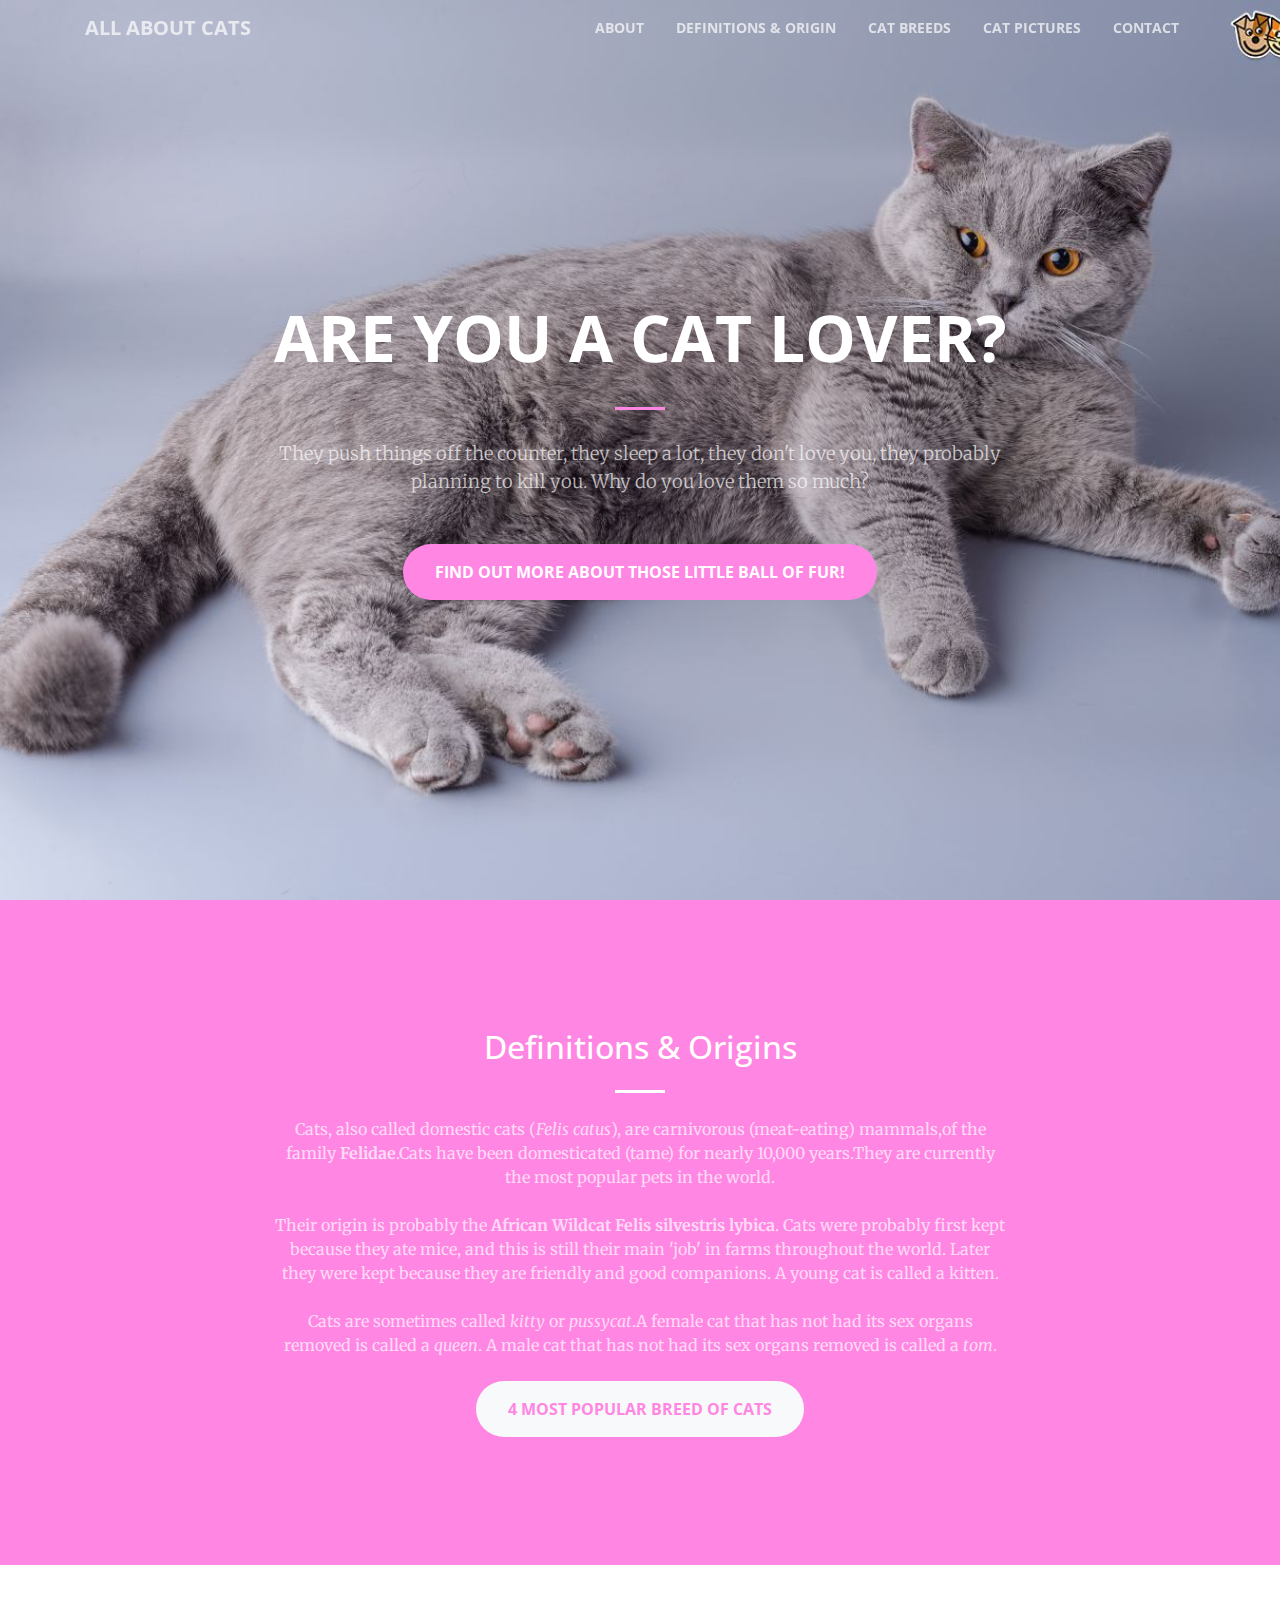
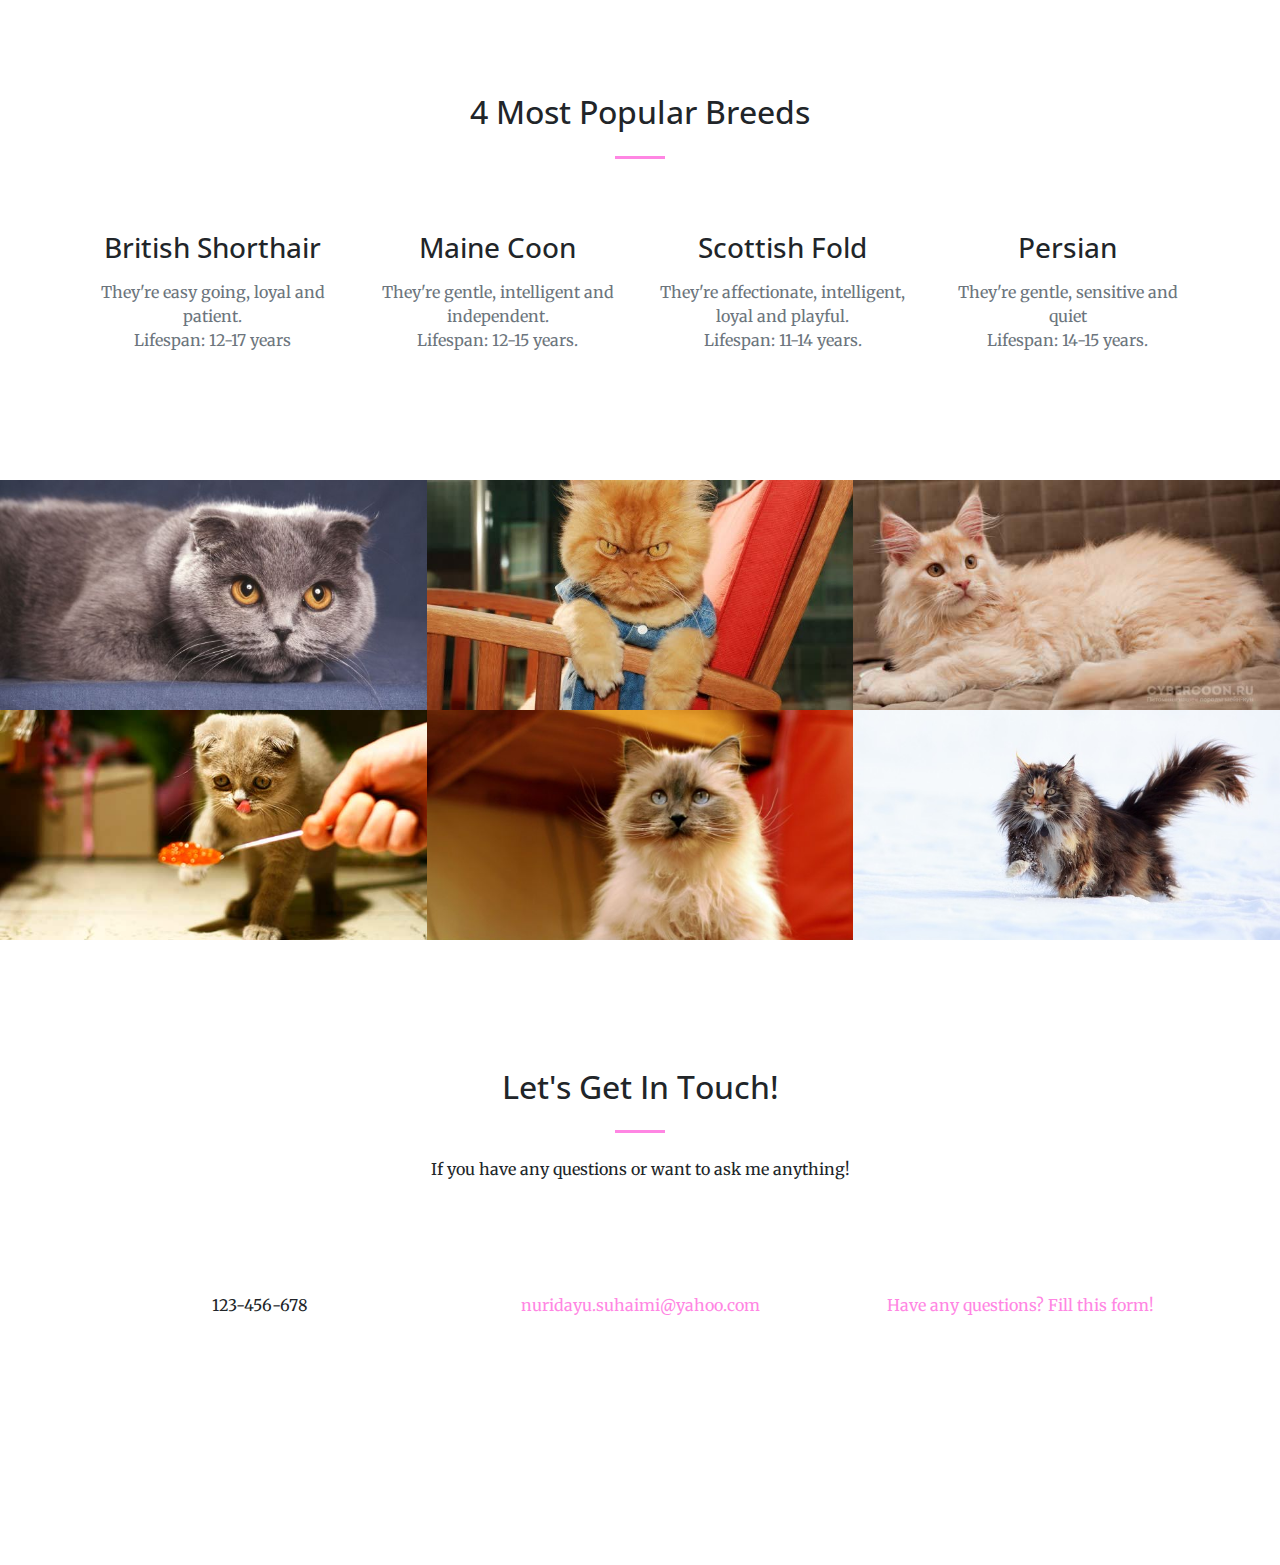
==== index.html @ b2163dfd "First" ====
<!DOCTYPE html>
<html lang="en">

<head>

  <meta charset="utf-8">
  <meta name="viewport" content="width=device-width, initial-scale=1, shrink-to-fit=no">
  <meta name="description" content="">
  <meta name="author" content="">

  <title>All About Cats</title>

  <!-- Bootstrap core CSS -->
  <link href="vendor/bootstrap/css/bootstrap.min.css" rel="stylesheet">

  <!-- Custom fonts for this template -->
  <link href="vendor/font-awesome/css/font-awesome.min.css" rel="stylesheet" type="text/css">
  <link href='https://fonts.googleapis.com/css?family=Open+Sans:300italic,400italic,600italic,700italic,800italic,400,300,600,700,800' rel='stylesheet' type='text/css'>
  <link href='https://fonts.googleapis.com/css?family=Merriweather:400,300,300italic,400italic,700,700italic,900,900italic' rel='stylesheet' type='text/css'>

  <!-- Plugin CSS -->
  <link href="vendor/magnific-popup/magnific-popup.css" rel="stylesheet">

  <!-- Custom styles for this template -->
  <link href="css/creative.min.css" rel="stylesheet">

</head>

<body id="page-top">

  <!-- Navigation -->
  <nav class="navbar navbar-expand-lg navbar-light fixed-top" id="mainNav">
    <div class="container">
      <a class="navbar-brand js-scroll-trigger" href="index.html">All About Cats</a>
      <button class="navbar-toggler navbar-toggler-right" type="button" data-toggle="collapse" data-target="#navbarResponsive" aria-controls="navbarResponsive" aria-expanded="false" aria-label="Toggle navigation">
          <span class="navbar-toggler-icon"></span>
        </button>
      <div class="collapse navbar-collapse" id="navbarResponsive">
        <ul class="navbar-nav ml-auto">
          <li class="nav-item">
            <a class="nav-link js-scroll-trigger" href="about.html">About</a>
          </li>
          <li class="nav-item">
            <a class="nav-link js-scroll-trigger" href="#about">Definitions & Origin</a>
          </li>
          <li class="nav-item">
            <a class="nav-link js-scroll-trigger" href="#services">Cat Breeds</a>
          </li>
          <li class="nav-item">
            <a class="nav-link js-scroll-trigger" href="#portfolio">Cat Pictures</a>
          </li>
          <li class="nav-item">
            <a class="nav-link js-scroll-trigger" href="#contact">Contact</a>
          </li>
        </ul>
      </div>
    </div>
  </nav>

  <header class="masthead text-center text-white d-flex">
    <div class="container my-auto">
      <div class="row">
        <div class="col-lg-10 mx-auto">
          <h1 class="text-uppercase">
            <strong>Are you a cat Lover?</strong>
          </h1>
          <hr>
        </div>
        <div class="col-lg-8 mx-auto">
          <p class="text-faded mb-5">They push things off the counter, they sleep a lot, they don't love you, they probably planning to kill you. Why do you love them so much?</p>
          <a class="btn btn-primary btn-xl js-scroll-trigger" href="#about">Find out more about those little ball of fur!</a>
        </div>
      </div>
    </div>
  </header>

  <section class="bg-primary" id="about">
    <div class="container">
      <div class="row">
        <div class="col-lg-8 mx-auto text-center">
          <h2 class="section-heading text-white">Definitions & Origins</h2>
          <hr class="light my-4">
          <p class="text-faded mb-4">Cats, also called domestic cats (<em>Felis catus</em>), are carnivorous (meat-eating) mammals,of the family
            <strong>Felidae</strong>.Cats have been domesticated (tame) for nearly 10,000 years.They are currently the most popular pets in the world.<br><br> Their origin is probably the <strong>African Wildcat Felis silvestris lybica</strong>. Cats
            were probably first kept because they ate mice, and this is still their main 'job' in farms throughout the world. Later they were kept because they are friendly and good companions. A young cat is called a kitten.<br><br> Cats are sometimes
            called <em>kitty</em> or <em>pussycat</em>.A female cat that has not had its sex organs removed is called a <em>queen</em>. A male cat that has not had its sex organs removed is called a <em>tom</em>.</p>
          <a class="btn btn-light btn-xl js-scroll-trigger" href="#services">4 Most Popular Breed of Cats</a>
        </div>
      </div>
    </div>
  </section>

  <section id="services">
    <div class="container">
      <div class="row">
        <div class="col-lg-12 text-center">
          <h2 class="section-heading">4 Most Popular Breeds</h2>
          <hr class="my-4">
        </div>
      </div>
    </div>
    <div class="container">
      <div class="row">
        <div class="col-lg-3 col-md-6 text-center">
          <div class="service-box mt-5 mx-auto">
            <!--<i class="fa fa-4x fa-diamond text-primary mb-3 sr-icons"></i>-->
            <h3 class="mb-3">British Shorthair</h3>
            <p class="text-muted mb-0">They're easy going, loyal and patient. <br> Lifespan: 12-17 years</p>
          </div>
        </div>
        <div class="col-lg-3 col-md-6 text-center">
          <div class="service-box mt-5 mx-auto">
            <!--<i class="fa fa-4x fa-paper-plane text-primary mb-3 sr-icons"></i>-->
            <h3 class="mb-3">Maine Coon</h3>
            <p class="text-muted mb-0">They're gentle, intelligent and independent. <br> Lifespan: 12-15 years.</p>
          </div>
        </div>
        <div class="col-lg-3 col-md-6 text-center">
          <div class="service-box mt-5 mx-auto">
            <!--<i class="fa fa-4x fa-newspaper-o text-primary mb-3 sr-icons"></i>-->
            <h3 class="mb-3">Scottish Fold</h3>
            <p class="text-muted mb-0">They're affectionate, intelligent, loyal and playful. <br> Lifespan: 11-14 years.</p>
          </div>
        </div>
        <div class="col-lg-3 col-md-6 text-center">
          <div class="service-box mt-5 mx-auto">
            <!--<i class="fa fa-4x fa-heart text-primary mb-3 sr-icons"></i>-->
            <h3 class="mb-3">Persian</h3>
            <p class="text-muted mb-0">They're gentle, sensitive and quiet <br> Lifespan: 14-15 years.</p>
          </div>
        </div>
      </div>
    </div>
  </section>

  <section class="p-0" id="portfolio">
    <div class="container-fluid p-0">
      <div class="row no-gutters popup-gallery">
        <div class="col-lg-4 col-sm-6">
          <a class="portfolio-box" href="img/portfolio/fullsize/bsh.jpg">
              <img class="img-fluid" src="img/portfolio/thumbnails/bsh.jpg" alt="">
              <div class="portfolio-box-caption">
                <div class="portfolio-box-caption-content">
                  <div class="project-category text-faded">
                    British Short Hair
                  </div>
                  <div class="project-name">
                    Origin: Great Britain
                  </div>
                </div>
              </div>
            </a>
        </div>
        <div class="col-lg-4 col-sm-6">
          <a class="portfolio-box" href="img/portfolio/fullsize/persian.jpg">
              <img class="img-fluid" src="img/portfolio/thumbnails/persian.jpg" alt="">
              <div class="portfolio-box-caption">
                <div class="portfolio-box-caption-content">
                  <div class="project-category text-faded">
                    Persian
                  </div>
                  <div class="project-name">
                    Origin: Iran
                  </div>
                </div>
              </div>
            </a>
        </div>
        <div class="col-lg-4 col-sm-6">
          <a class="portfolio-box" href="img/portfolio/fullsize/mc.jpg">
              <img class="img-fluid" src="img/portfolio/thumbnails/mc.jpg" alt="">
              <div class="portfolio-box-caption">
                <div class="portfolio-box-caption-content">
                  <div class="project-category text-faded">
                    Maine Coon
                  </div>
                  <div class="project-name">
                    Origin: United States of America
                  </div>
                </div>
              </div>
            </a>
        </div>
        <div class="col-lg-4 col-sm-6">
          <a class="portfolio-box" href="img/portfolio/fullsize/sf.jpg">
              <img class="img-fluid" src="img/portfolio/thumbnails/sf.jpg" alt="">
              <div class="portfolio-box-caption">
                <div class="portfolio-box-caption-content">
                  <div class="project-category text-faded">
                    Scottish Fold
                  </div>
                  <div class="project-name">
                    Origin: Scotland
                  </div>
                </div>
              </div>
            </a>
        </div>
        <div class="col-lg-4 col-sm-6">
          <a class="portfolio-box" href="img/portfolio/fullsize/rag.jpg">
              <img class="img-fluid" src="img/portfolio/thumbnails/rag.jpg" alt="">
              <div class="portfolio-box-caption">
                <div class="portfolio-box-caption-content">
                  <div class="project-category text-faded">
                    Ragdoll
                  </div>
                  <div class="project-name">
                    Origin: United States of America, California
                  </div>
                </div>
              </div>
            </a>
        </div>
        <div class="col-lg-4 col-sm-6">
          <a class="portfolio-box" href="img/portfolio/fullsize/nfc.jpg">
              <img class="img-fluid" src="img/portfolio/thumbnails/nfc.jpg" alt="">
              <div class="portfolio-box-caption">
                <div class="portfolio-box-caption-content">
                  <div class="project-category text-faded">
                    Norweigian Forest Cat
                  </div>
                  <div class="project-name">
                    Origin: Norway
                  </div>
                </div>
              </div>
            </a>
        </div>
      </div>
    </div>
  </section>

  <!--<section class="bg-dark text-white">
      <div class="container text-center">
        <h2 class="mb-4">Popular cat names!</h2>
        <a class="btn btn-light btn-xl sr-button" href="http://startbootstrap.com/template-overviews/creative/">Download Now!</a>
        <div>
        <ul style=>
          <li>Simba</li>
          <li>Baby</li>
          <li>Mocha</li>
        </ul>
      </div>
      </div>
    </section>-->

  <section id="contact">
    <div class="container">
      <div class="row">
        <div class="col-lg-8 mx-auto text-center">
          <h2 class="section-heading">Let's Get In Touch!</h2>
          <hr class="my-4">
          <p class="mb-5">If you have any questions or want to ask me anything!</p>
        </div>
      </div>
      <div class="row">
        <div class="col-lg-4 ml-auto text-center">
          <i class="fa fa-phone fa-3x mb-3 sr-contact"></i>
          <p>123-456-678</p>
        </div>
        <div class="col-lg-4 mr-auto text-center">
          <i class="fa fa-envelope-o fa-3x mb-3 sr-contact"></i>
          <p>
            <a href="mailto:nuridayu.suhaimi@yahoo.com" target="_blank">nuridayu.suhaimi@yahoo.com</a>
          </p>
        </div>
        <div class="col-lg-4 mr-auto text-center">
          <i class="fa fa-comment fa-3x mb-3 sr-contact"></i>
          <p>
            <a href="https://goo.gl/forms/EgQrtEhRkOtf3vAT2" target="_blank">Have any questions? Fill this form!</a>
          </p>
        </div>
      </div>
      <br>
      <div class="row">

        <div class="col-lg-4 mr-auto text-right ">
          <p>
            <a href="https://facebook.com/nuridayusuhaimi" target="_blank"><i class="fa fa-facebook-f fa-3x mb-3 sr-contact"></i></a>
          </p>
        </div>
        <div class="col-lg-4 mr-auto text-center">
          <p>
            <a href="https://www.instagram.com/nridyushmi" target="_blank"><i class="fa fa-instagram fa-3x mb-3 sr-contact"></i></a>
          </p>
        </div>
        <div class="col-lg-4 mr-auto text-left">
          <p>
            <a href="https://www.twitter.com/nridyushmi" target="_blank"><i class="fa fa-twitter fa-3x mb-3 sr-contact"></i></a>
          </p>
        </div>

      </div>
    </div>

  </section>

  <!-- Bootstrap core JavaScript -->
  <script src="vendor/jquery/jquery.min.js"></script>
  <script src="vendor/bootstrap/js/bootstrap.bundle.min.js"></script>

  <!-- Plugin JavaScript -->
  <script src="vendor/jquery-easing/jquery.easing.min.js"></script>
  <script src="vendor/scrollreveal/scrollreveal.min.js"></script>
  <script src="vendor/magnific-popup/jquery.magnific-popup.min.js"></script>

  <!-- Custom scripts for this template -->
  <script src="js/creative.min.js"></script>

</body>

</html>
---- css/creative.min.css ----
body,
html {
  width: 100%;
  height: 100%;
}
body {
  font-family: Merriweather, "Helvetica Neue", Arial, sans-serif;
}
hr {
  max-width: 50px;
  border-width: 3px;
  border-color: #ff86e3;
}
hr.light {
  border-color: #fff;
}
a {
  color: #ff86e3;
  -webkit-transition: all 0.2s;
  -moz-transition: all 0.2s;
  transition: all 0.2s;
}
a:hover {
  color: #9669fe;
}
h1,
h2,
h3,
h4,
h5,
h6 {
  font-family: "Open Sans", "Helvetica Neue", Arial, sans-serif;
}
.bg-primary {
  background-color: #ff86e3 !important;
}
.bg-dark {
  background-color: #212529 !important;
}
.text-faded {
  color: rgba(255, 255, 255, 0.7);
}
section {
  padding: 8rem 0;
}
.section-heading {
  margin-top: 0;
}
::-moz-selection {
  color: #fff;
  background: #212529;
  text-shadow: none;
}
::selection {
  color: #fff;
  background: #212529;
  text-shadow: none;
}
img::selection {
  color: #fff;
  background: 0 0;
}
img::-moz-selection {
  color: #fff;
  background: 0 0;
}
#mainNav {
  border-bottom: 1px solid rgba(33, 37, 41, 0.1);
  background-color: #fff;
  font-family: "Open Sans", "Helvetica Neue", Arial, sans-serif;
  -webkit-transition: all 0.2s;
  -moz-transition: all 0.2s;
  transition: all 0.2s;
}
#mainNav .navbar-brand {
  font-weight: 700;
  text-transform: uppercase;
  color: #ff86e3;
  font-family: "Open Sans", "Helvetica Neue", Arial, sans-serif;
}
#mainNav .navbar-brand:focus,
#mainNav .navbar-brand:hover {
  color: #ff86e3;
}
#mainNav .navbar-nav > li.nav-item > a.nav-link,
#mainNav .navbar-nav > li.nav-item > a.nav-link:focus {
  font-size: 0.9rem;
  font-weight: 700;
  text-transform: uppercase;
  color: #212529;
}
#mainNav .navbar-nav > li.nav-item > a.nav-link:focus:hover,
#mainNav .navbar-nav > li.nav-item > a.nav-link:hover {
  color: #ff86e3;
}
#mainNav .navbar-nav > li.nav-item > a.nav-link.active,
#mainNav .navbar-nav > li.nav-item > a.nav-link:focus.active {
  color: #ff86e3 !important;
  background-color: transparent;
}
#mainNav .navbar-nav > li.nav-item > a.nav-link.active:hover,
#mainNav .navbar-nav > li.nav-item > a.nav-link:focus.active:hover {
  background-color: transparent;
}
@media (min-width: 992px) {
  #mainNav {
    border-color: transparent;
    background-color: transparent;
  }
  #mainNav .navbar-brand {
    color: rgba(255, 255, 255, 0.7);
  }
  #mainNav .navbar-brand:focus,
  #mainNav .navbar-brand:hover {
    color: #fff;
  }
  #mainNav .navbar-nav > li.nav-item > a.nav-link {
    padding: 0.5rem 1rem;
  }
  #mainNav .navbar-nav > li.nav-item > a.nav-link,
  #mainNav .navbar-nav > li.nav-item > a.nav-link:focus {
    color: rgba(255, 255, 255, 0.7);
  }
  #mainNav .navbar-nav > li.nav-item > a.nav-link:focus:hover,
  #mainNav .navbar-nav > li.nav-item > a.nav-link:hover {
    color: #fff;
  }
  #mainNav.navbar-shrink {
    border-bottom: 1px solid rgba(33, 37, 41, 0.1);
    background-color: #fff;
  }
  #mainNav.navbar-shrink .navbar-brand {
    color: #ff86e3;
  }
  #mainNav.navbar-shrink .navbar-brand:focus,
  #mainNav.navbar-shrink .navbar-brand:hover {
    color: #ff86e3;
  }
  #mainNav.navbar-shrink .navbar-nav > li.nav-item > a.nav-link,
  #mainNav.navbar-shrink .navbar-nav > li.nav-item > a.nav-link:focus {
    color: #212529;
  }
  #mainNav.navbar-shrink .navbar-nav > li.nav-item > a.nav-link:focus:hover,
  #mainNav.navbar-shrink .navbar-nav > li.nav-item > a.nav-link:hover {
    color: #ff86e3;
  }
}
header.masthead {
  padding-top: 10rem;
  padding-bottom: calc(10rem - 56px);
  background-image: url(../img/bsh.jpg);
  background-position: center center;
  -webkit-background-size: cover;
  -moz-background-size: cover;
  -o-background-size: cover;
  background-size: cover;
}
header.masthead hr {
  margin-top: 30px;
  margin-bottom: 30px;
}
header.masthead h1 {
  font-size: 2rem;
}
header.masthead p {
  font-weight: 300;
}
@media (min-width: 768px) {
  header.masthead p {
    font-size: 1.15rem;
  }
}
@media (min-width: 992px) {
  header.masthead {
    height: 100vh;
    min-height: 650px;
    padding-top: 0;
    padding-bottom: 0;
  }
  header.masthead h1 {
    font-size: 3rem;
  }
}
@media (min-width: 1200px) {
  header.masthead h1 {
    font-size: 4rem;
  }
}

header.masthead2 {
  padding-top: 10rem;
  padding-bottom: calc(10rem - 56px);
  background-image: url(../img/siberian.jpg);
  background-position: center center;
  -webkit-background-size: cover;
  -moz-background-size: cover;
  -o-background-size: cover;
  background-size: cover;
}
header.masthead2 hr {
  margin-top: 30px;
  margin-bottom: 30px;
}
header.masthead2 h1 {
  font-size: 2rem;
  text-align: right;
}
header.masthead2 p {
  font-weight: 300;
}
@media (min-width: 768px) {
  header.masthead2 p {
    font-size: 1.15rem;
  }
}
@media (min-width: 992px) {
  header.masthead2 {
    height: 100vh;
    min-height: 650px;
    padding-top: 0;
    padding-bottom: 0;
  }
  header.masthead2 h1 {
    font-size: 3rem;
  }
}
@media (min-width: 1200px) {
  header.masthead2 h1 {
    font-size: 4rem;
  }
}
.service-box {
  max-width: 400px;
}
.portfolio-box {
  position: relative;
  display: block;
  max-width: 650px;
  margin: 0 auto;
}
.portfolio-box .portfolio-box-caption {
  position: absolute;
  bottom: 0;
  display: block;
  width: 100%;
  height: 100%;
  text-align: center;
  opacity: 0;
  color: #fff;
  background: rgba(255, 134, 227, 0.9);
  -webkit-transition: all 0.2s;
  -moz-transition: all 0.2s;
  transition: all 0.2s;
}
.portfolio-box .portfolio-box-caption .portfolio-box-caption-content {
  position: absolute;
  top: 50%;
  width: 100%;
  transform: translateY(-50%);
  text-align: center;
}
.portfolio-box
  .portfolio-box-caption
  .portfolio-box-caption-content
  .project-category,
.portfolio-box
  .portfolio-box-caption
  .portfolio-box-caption-content
  .project-name {
  padding: 0 15px;
  font-family: "Open Sans", "Helvetica Neue", Arial, sans-serif;
}
.portfolio-box
  .portfolio-box-caption
  .portfolio-box-caption-content
  .project-category {
  font-size: 14px;
  font-weight: 600;
  text-transform: uppercase;
}
.portfolio-box
  .portfolio-box-caption
  .portfolio-box-caption-content
  .project-name {
  font-size: 18px;
}
.portfolio-box:hover .portfolio-box-caption {
  opacity: 1;
}
.portfolio-box:focus {
  outline: 0;
}
@media (min-width: 768px) {
  .portfolio-box
    .portfolio-box-caption
    .portfolio-box-caption-content
    .project-category {
    font-size: 16px;
  }
  .portfolio-box
    .portfolio-box-caption
    .portfolio-box-caption-content
    .project-name {
    font-size: 22px;
  }
}
.text-primary {
  color: #ff86e3 !important;
}
.btn {
  font-weight: 700;
  text-transform: uppercase;
  border: none;
  border-radius: 300px;
  font-family: "Open Sans", "Helvetica Neue", Arial, sans-serif;
}
.btn-xl {
  padding: 1rem 2rem;
}
.btn-primary {
  background-color: #ff86e3;
  border-color: #ff86e3;
}
.btn-light {
  color: #ff86e3;
}

.btn-light:active,
.btn-light:focus,
.btn-light:hover {
  color: #fff;
  background-color: #9669fe !important;
}

.btn-primary:active,
.btn-primary:focus,
.btn-primary:hover {
  color: #fff;
  background-color: #9669fe !important;
}
.btn-primary:active,
.btn-primary:focus {
  box-shadow: 0 0 0 0.2rem rgba(255, 190, 277, 0.5) !important;
}

#des {
  font-size: 18px;
  font-weight: 400;
  color: white;
}
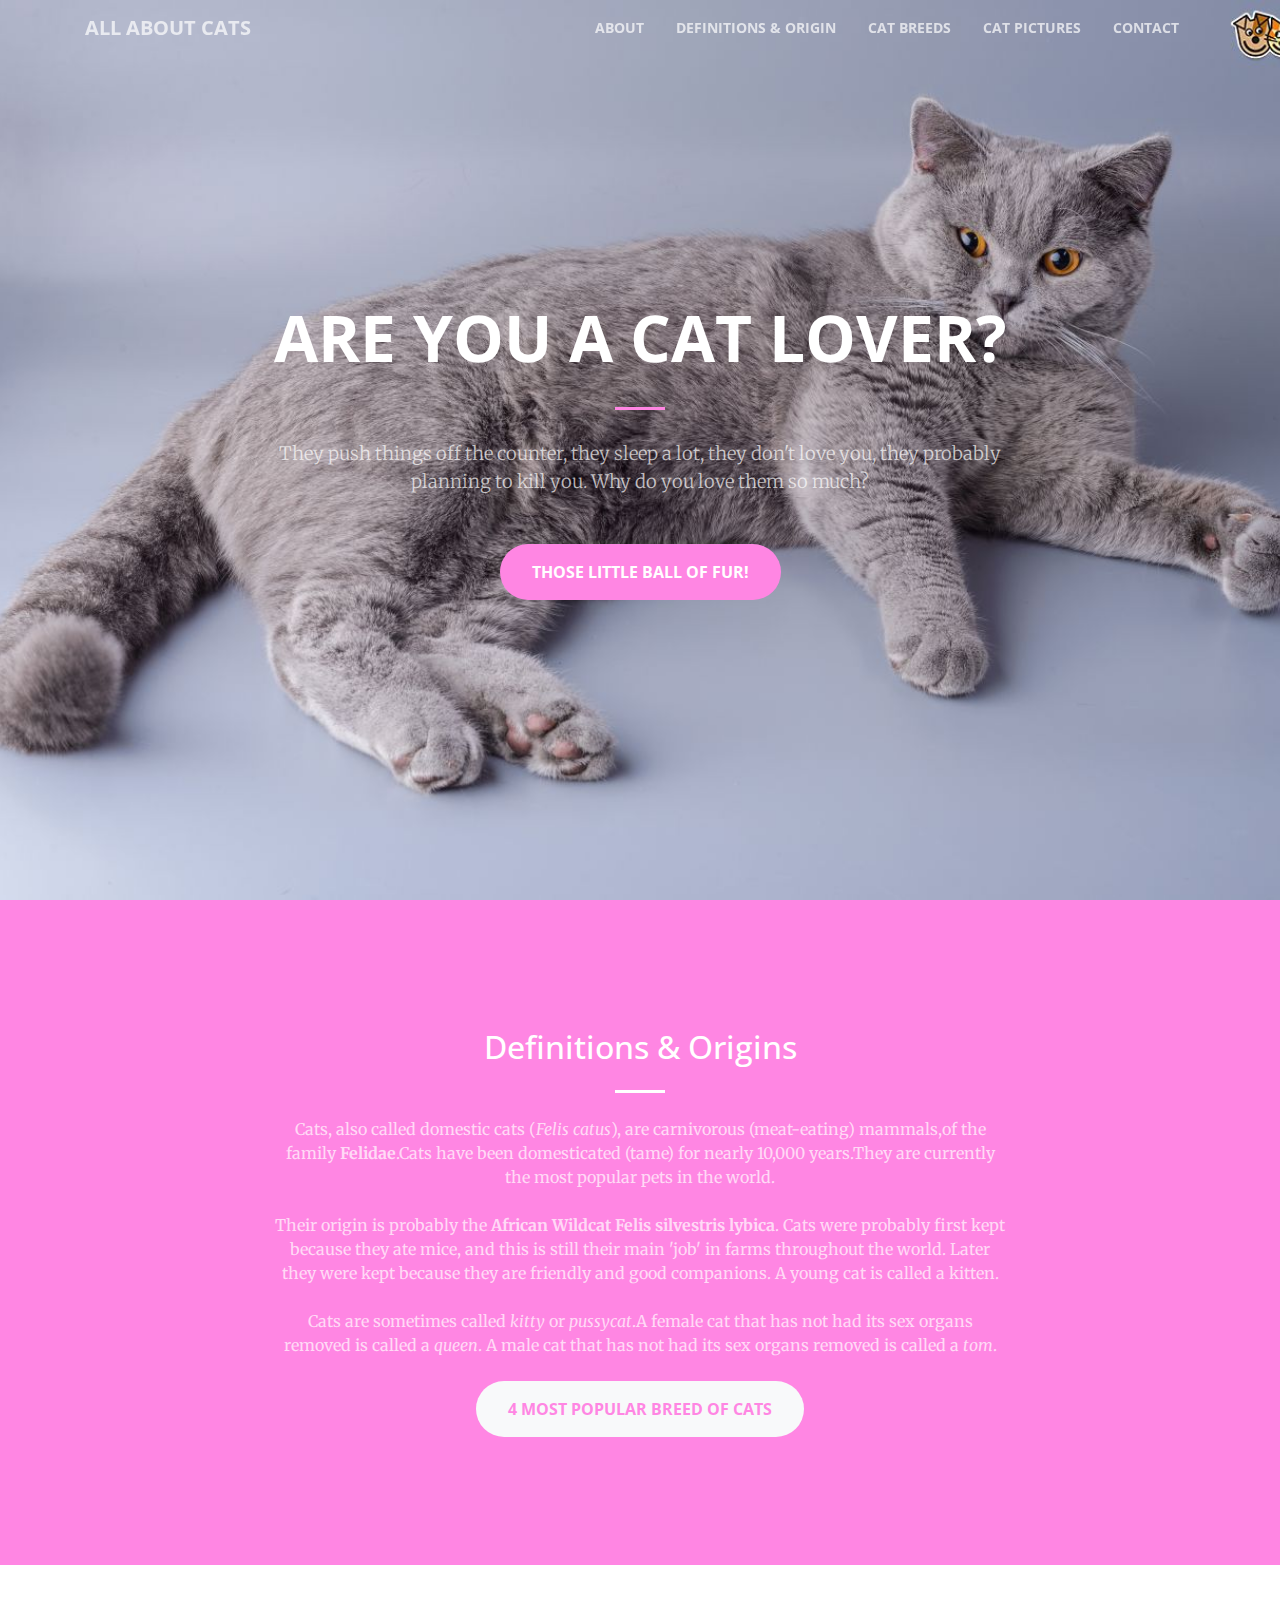
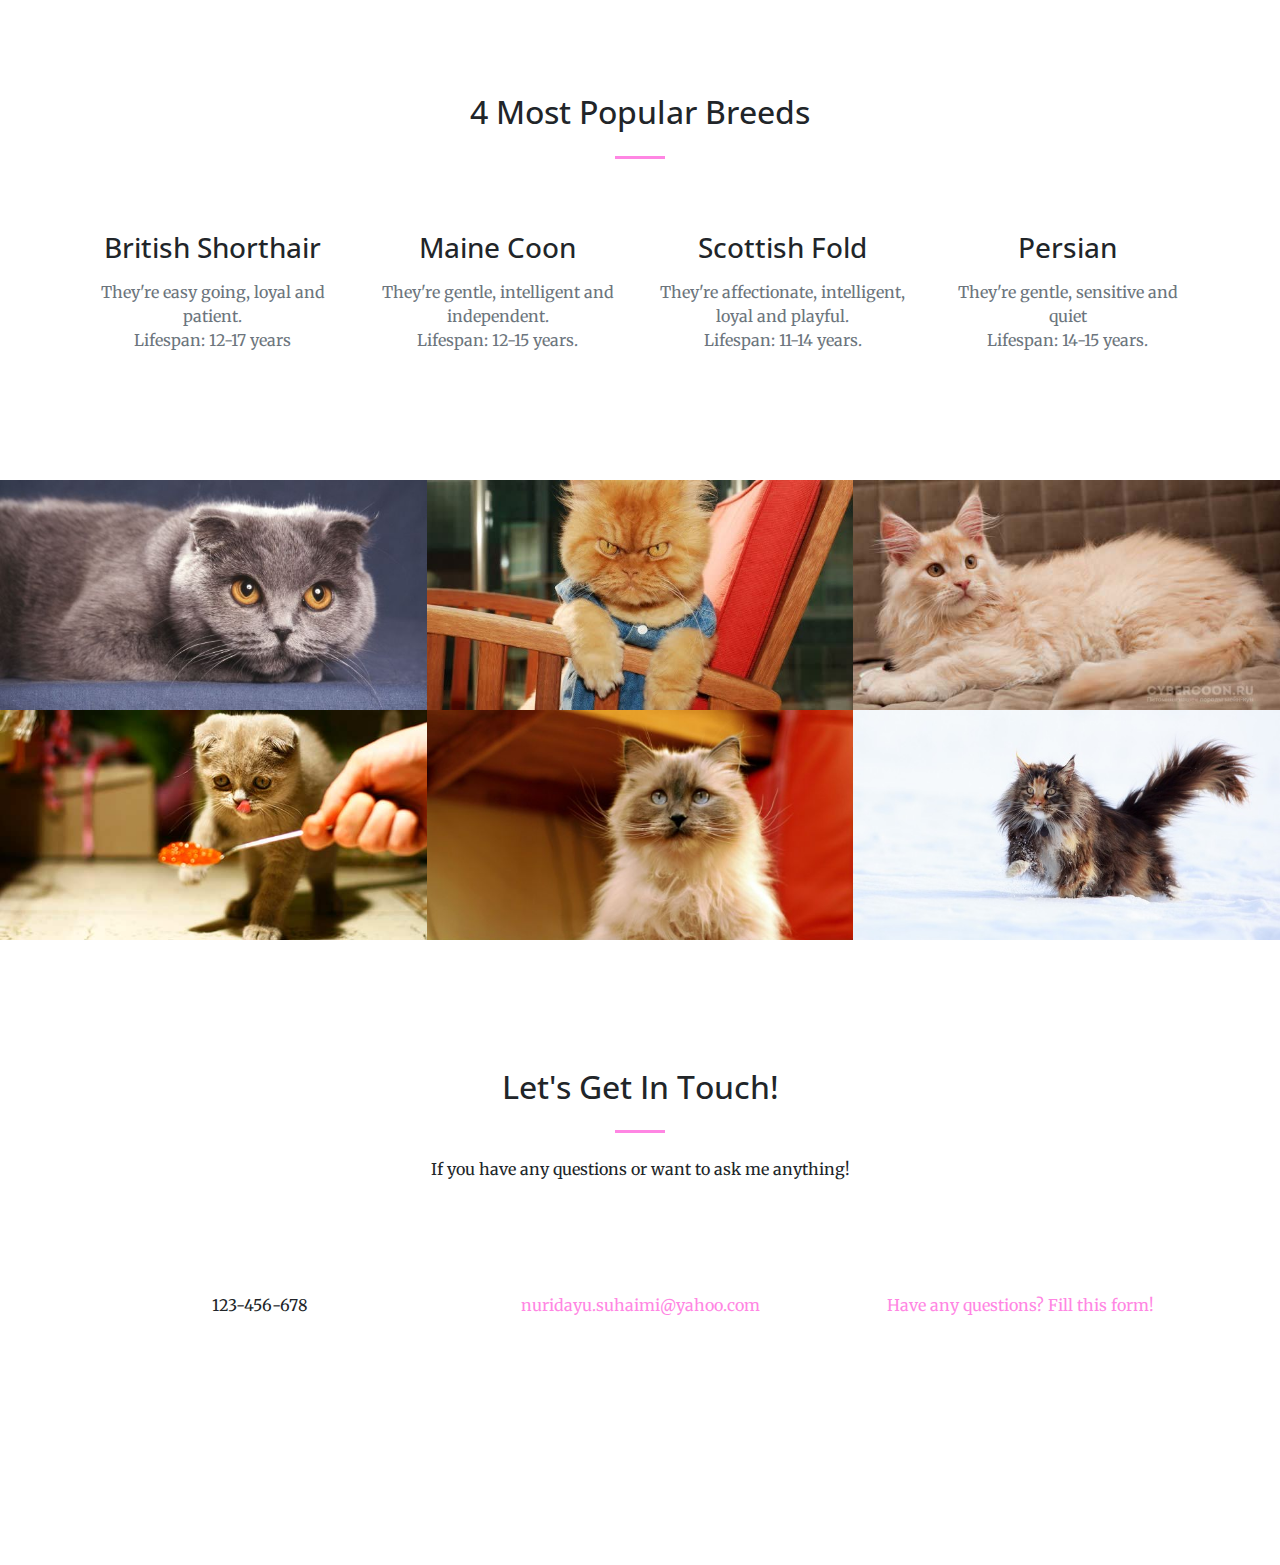
==== commit 871f76de: "those little ball of fur" ====
--- a/index.html
+++ b/index.html
@@ -68,7 +68,7 @@
         </div>
         <div class="col-lg-8 mx-auto">
           <p class="text-faded mb-5">They push things off the counter, they sleep a lot, they don't love you, they probably planning to kill you. Why do you love them so much?</p>
-          <a class="btn btn-primary btn-xl js-scroll-trigger" href="#about">Find out more about those little ball of fur!</a>
+          <a class="btn btn-primary btn-xl js-scroll-trigger" href="#about">those little ball of fur!</a>
         </div>
       </div>
     </div>
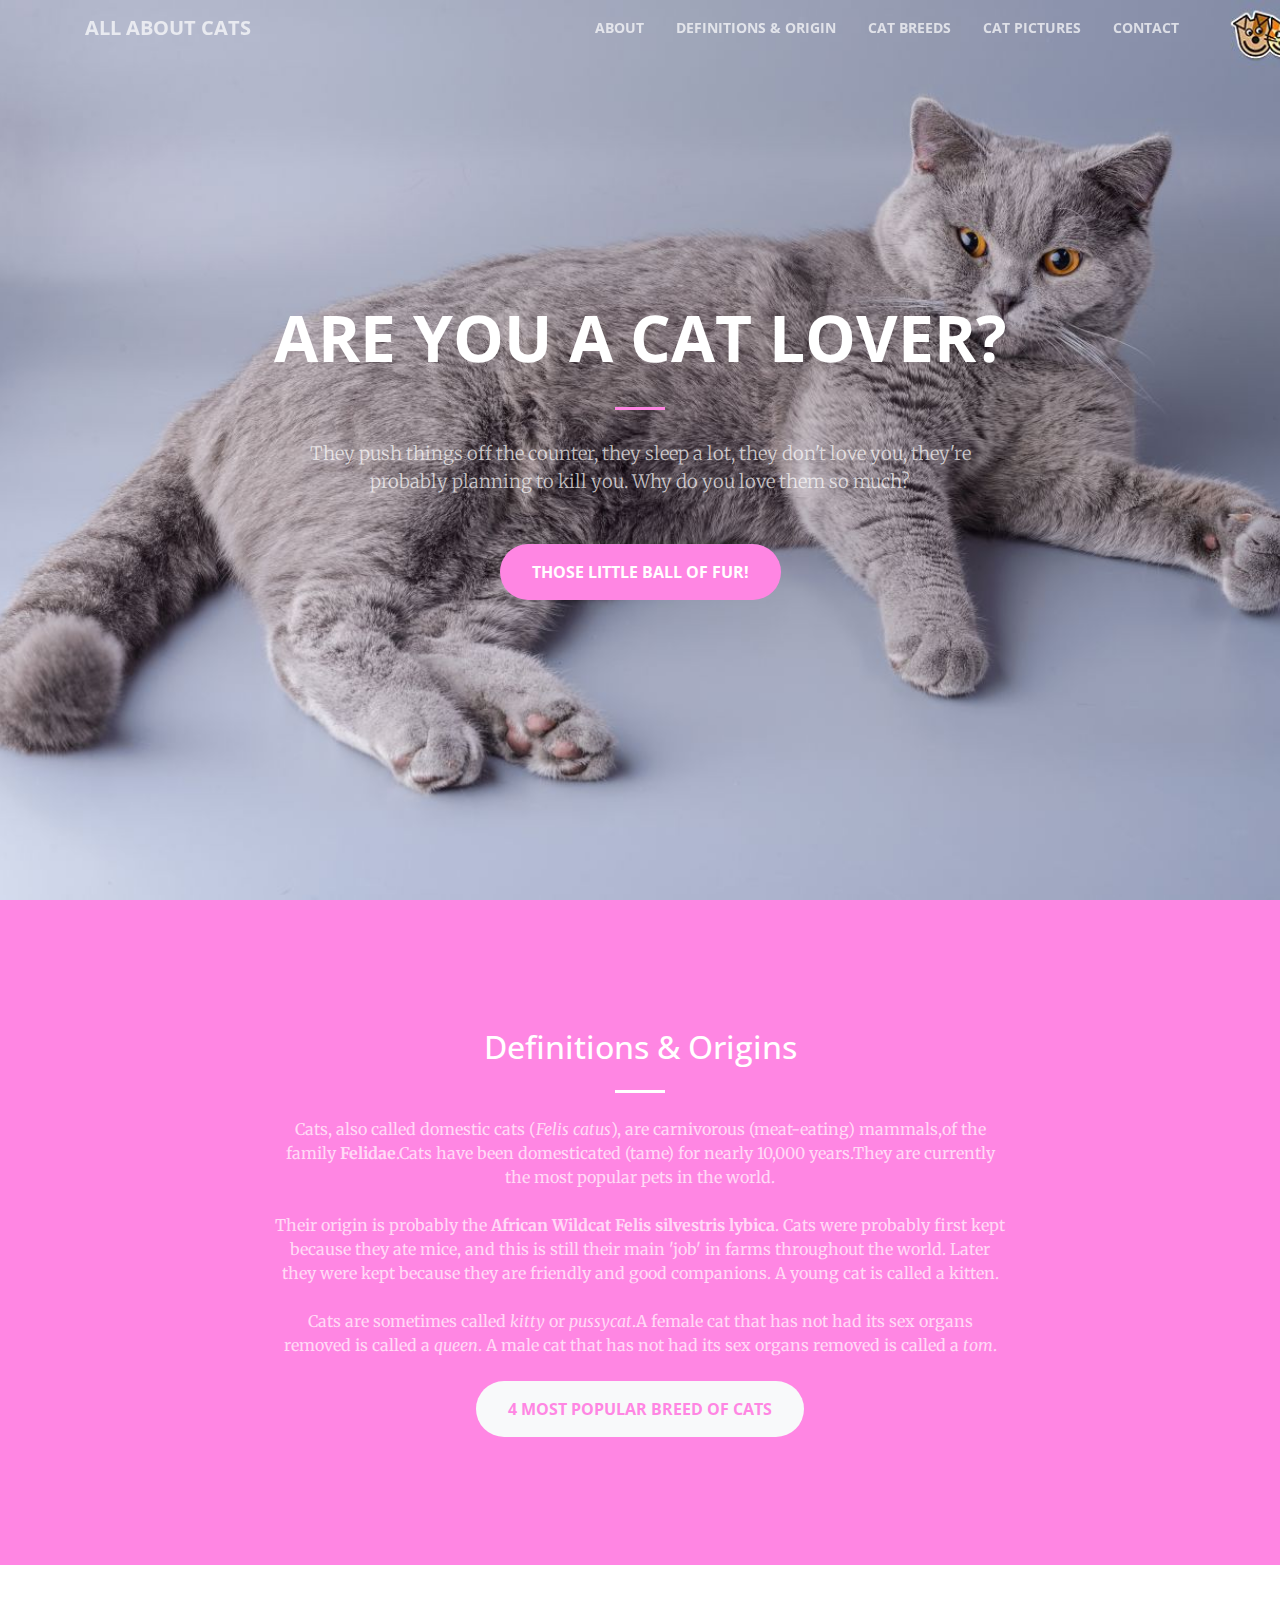
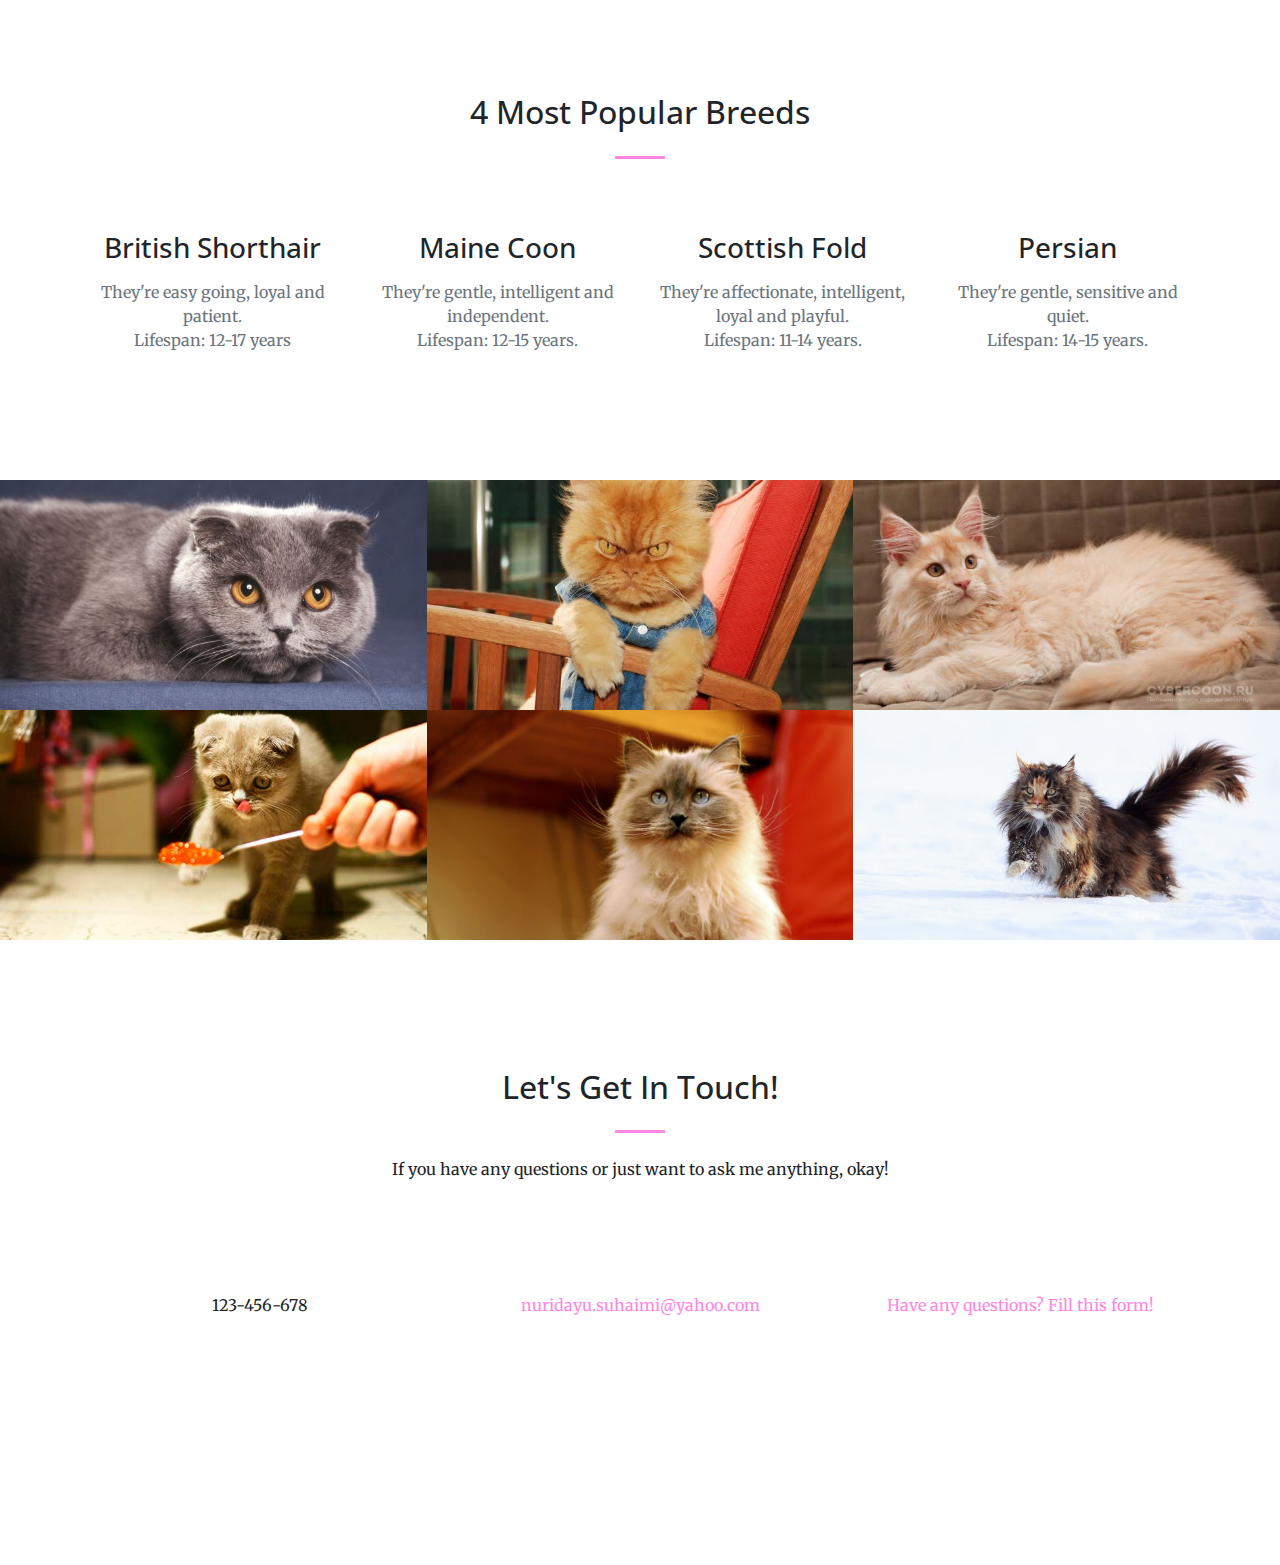
==== commit f6c269d3: "edited index" ====
--- a/index.html
+++ b/index.html
@@ -67,8 +67,8 @@
           <hr>
         </div>
         <div class="col-lg-8 mx-auto">
-          <p class="text-faded mb-5">They push things off the counter, they sleep a lot, they don't love you, they probably planning to kill you. Why do you love them so much?</p>
-          <a class="btn btn-primary btn-xl js-scroll-trigger" href="#about">those little ball of fur!</a>
+          <p class="text-faded mb-5">They push things off the counter, they sleep a lot, they don't love you, they're probably planning to kill you. Why do you love them so much?</p>
+          <a class="btn btn-primary btn-xl js-scroll-trigger" href="#about">Those little ball of fur!</a>
         </div>
       </div>
     </div>
@@ -126,7 +126,7 @@
           <div class="service-box mt-5 mx-auto">
             <!--<i class="fa fa-4x fa-heart text-primary mb-3 sr-icons"></i>-->
             <h3 class="mb-3">Persian</h3>
-            <p class="text-muted mb-0">They're gentle, sensitive and quiet <br> Lifespan: 14-15 years.</p>
+            <p class="text-muted mb-0">They're gentle, sensitive and quiet. <br> Lifespan: 14-15 years.</p>
           </div>
         </div>
       </div>
@@ -230,27 +230,13 @@
     </div>
   </section>
 
-  <!--<section class="bg-dark text-white">
-      <div class="container text-center">
-        <h2 class="mb-4">Popular cat names!</h2>
-        <a class="btn btn-light btn-xl sr-button" href="http://startbootstrap.com/template-overviews/creative/">Download Now!</a>
-        <div>
-        <ul style=>
-          <li>Simba</li>
-          <li>Baby</li>
-          <li>Mocha</li>
-        </ul>
-      </div>
-      </div>
-    </section>-->
-
   <section id="contact">
     <div class="container">
       <div class="row">
         <div class="col-lg-8 mx-auto text-center">
           <h2 class="section-heading">Let's Get In Touch!</h2>
           <hr class="my-4">
-          <p class="mb-5">If you have any questions or want to ask me anything!</p>
+          <p class="mb-5">If you have any questions or just want to ask me anything, okay!</p>
         </div>
       </div>
       <div class="row">
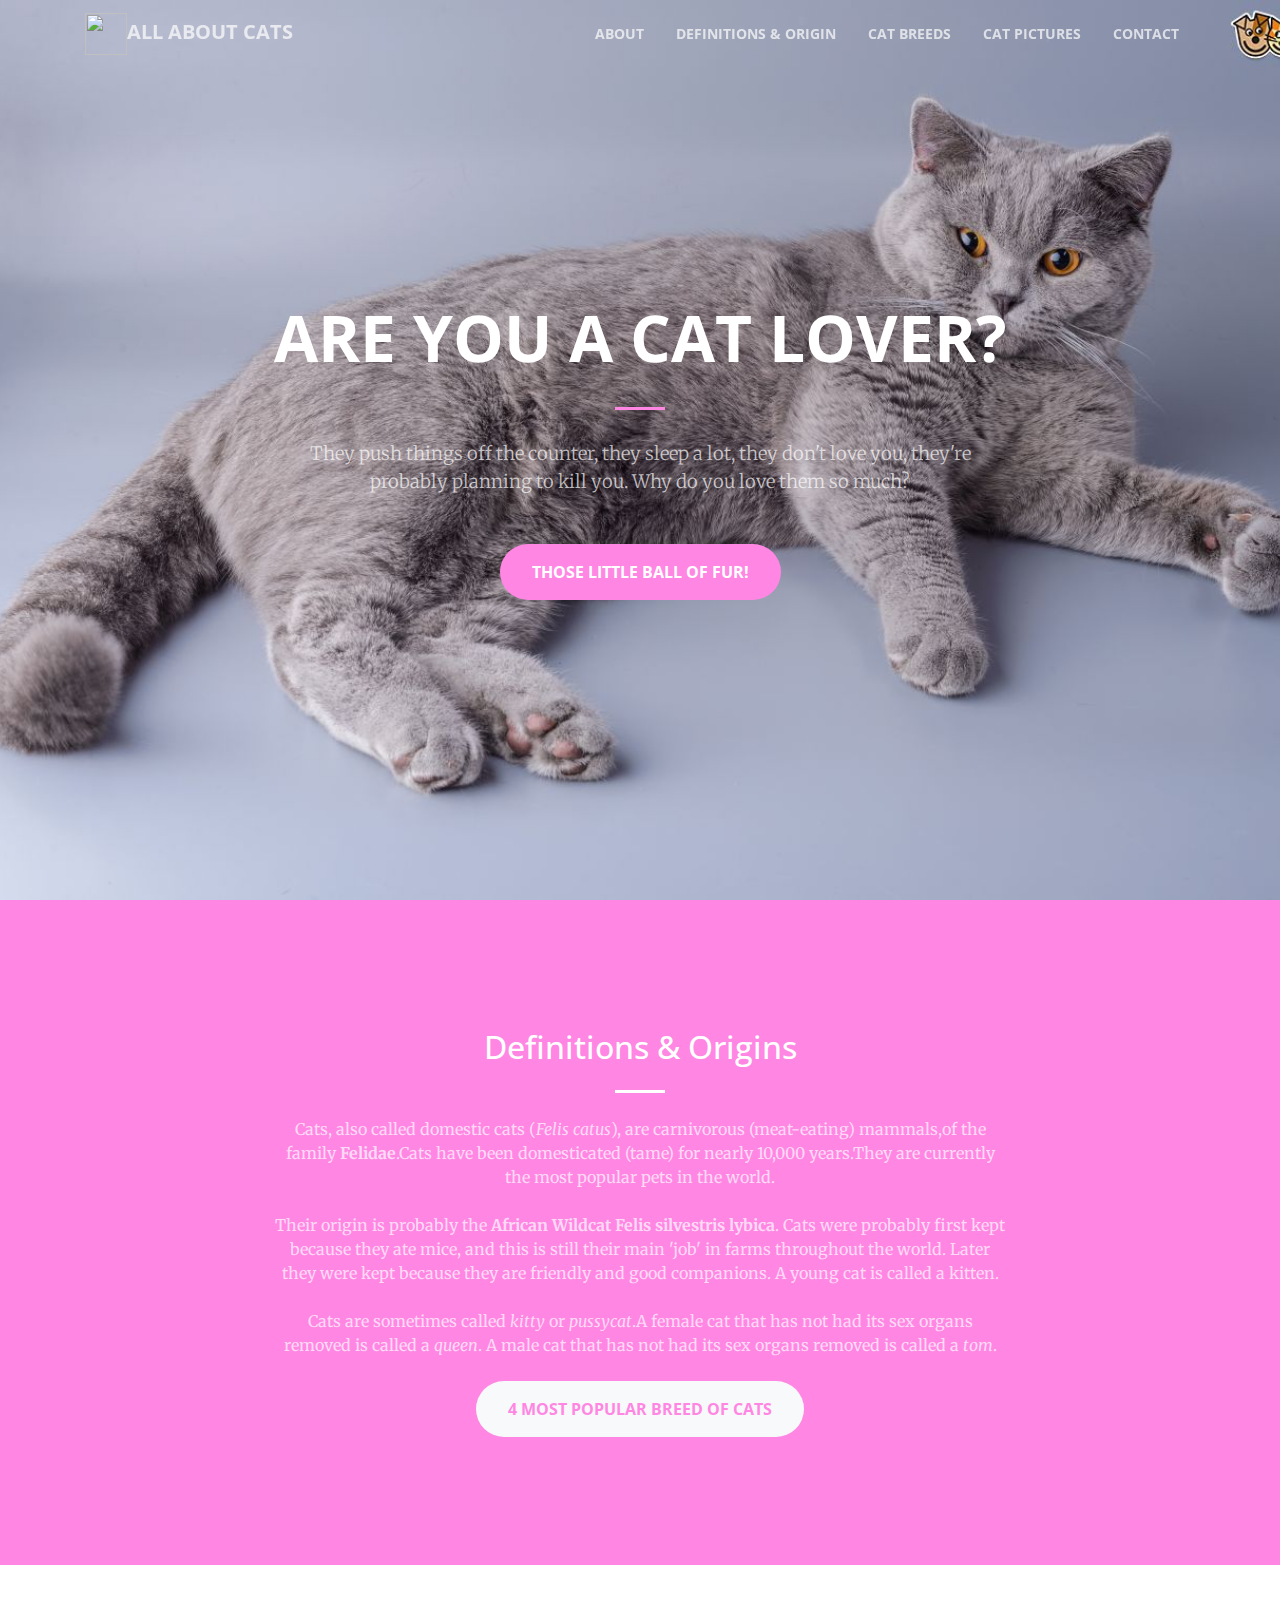
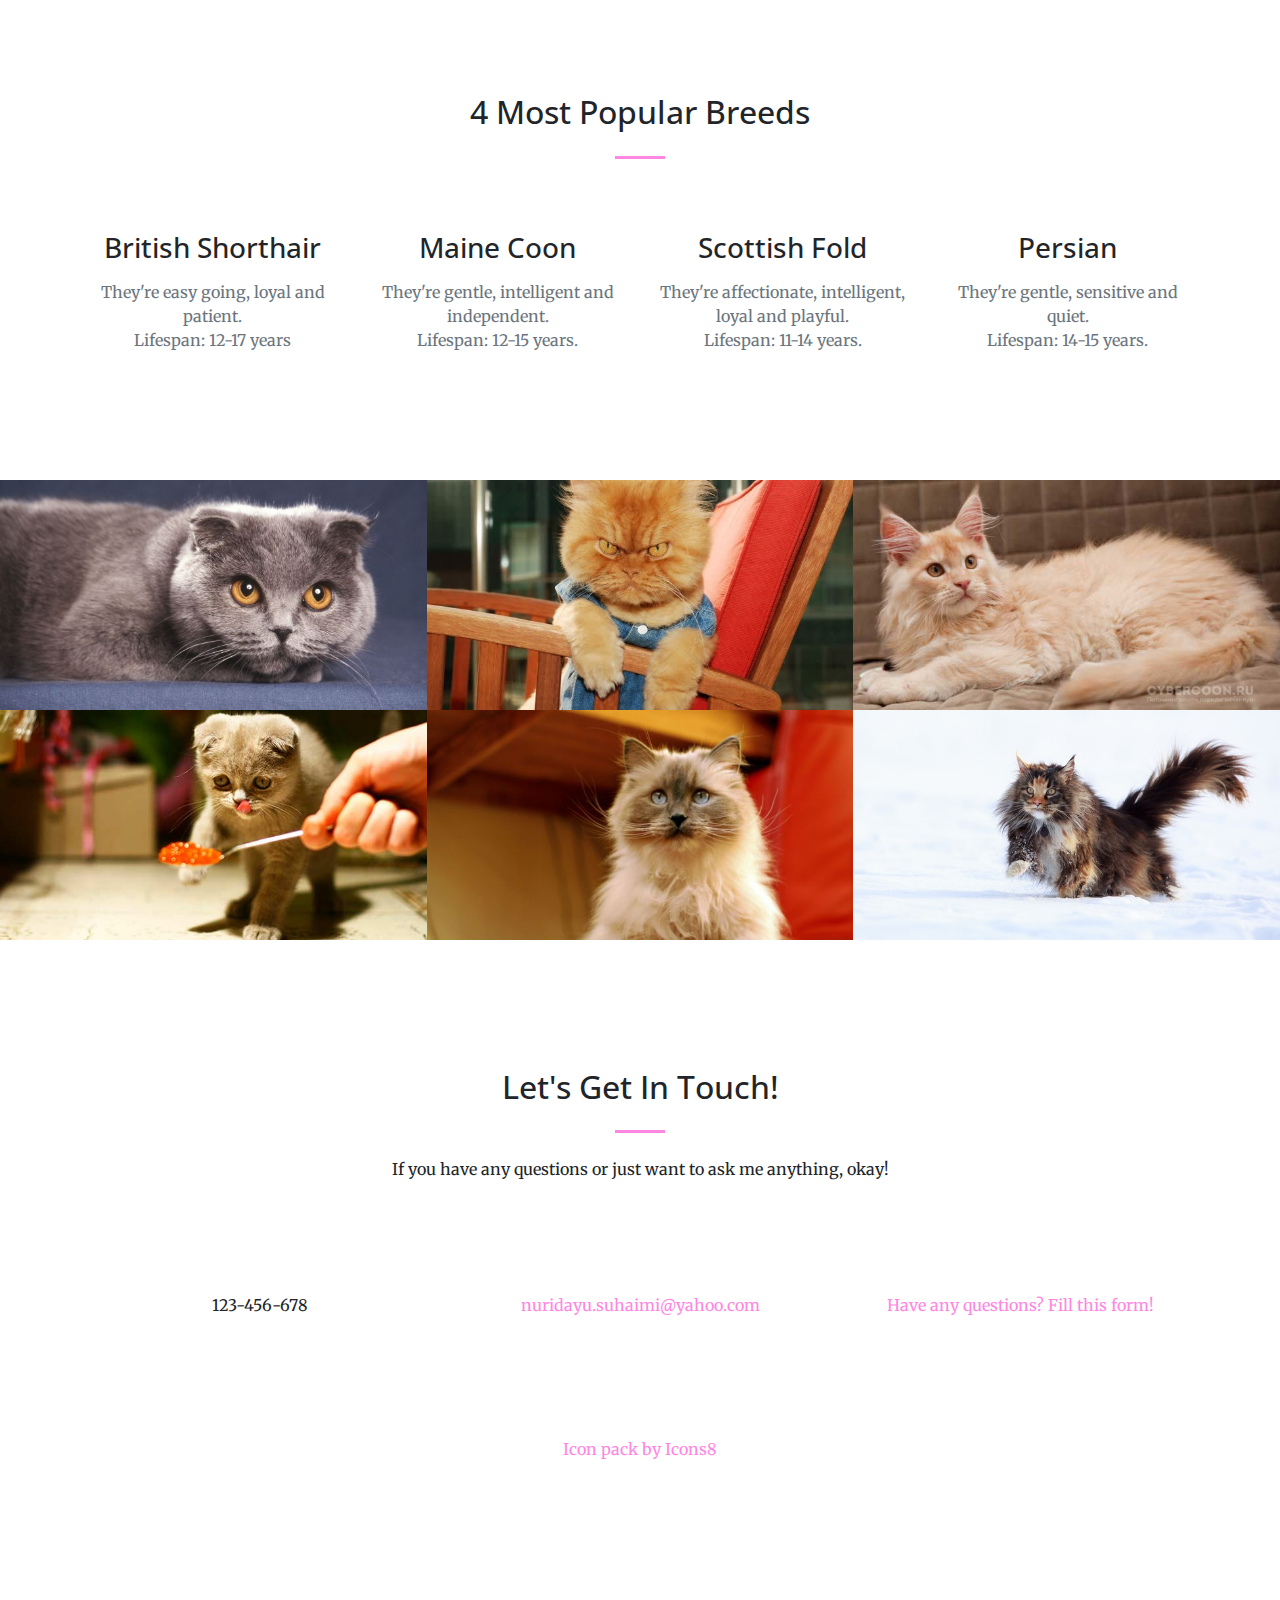
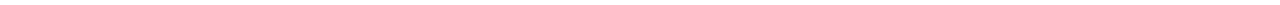
==== commit 49a49100: "icon cat" ====
--- a/index.html
+++ b/index.html
@@ -31,7 +31,8 @@
   <!-- Navigation -->
   <nav class="navbar navbar-expand-lg navbar-light fixed-top" id="mainNav">
     <div class="container">
-      <a class="navbar-brand js-scroll-trigger" href="index.html">All About Cats</a>
+
+      <a class="navbar-brand js-scroll-trigger" href="index.html"><img src="https://png.icons8.com/dusk/50/000000/cat.png" height="42" width="42">All About Cats</a>
       <button class="navbar-toggler navbar-toggler-right" type="button" data-toggle="collapse" data-target="#navbarResponsive" aria-controls="navbarResponsive" aria-expanded="false" aria-label="Toggle navigation">
           <span class="navbar-toggler-icon"></span>
         </button>
@@ -278,6 +279,12 @@
 
       </div>
     </div>
+    <div class="col-lg-12 mr-auto text-center">
+      <p>
+        <a href="https://icons8.com">Icon pack by Icons8</a>
+      </p>
+    </div>
+
 
   </section>
 
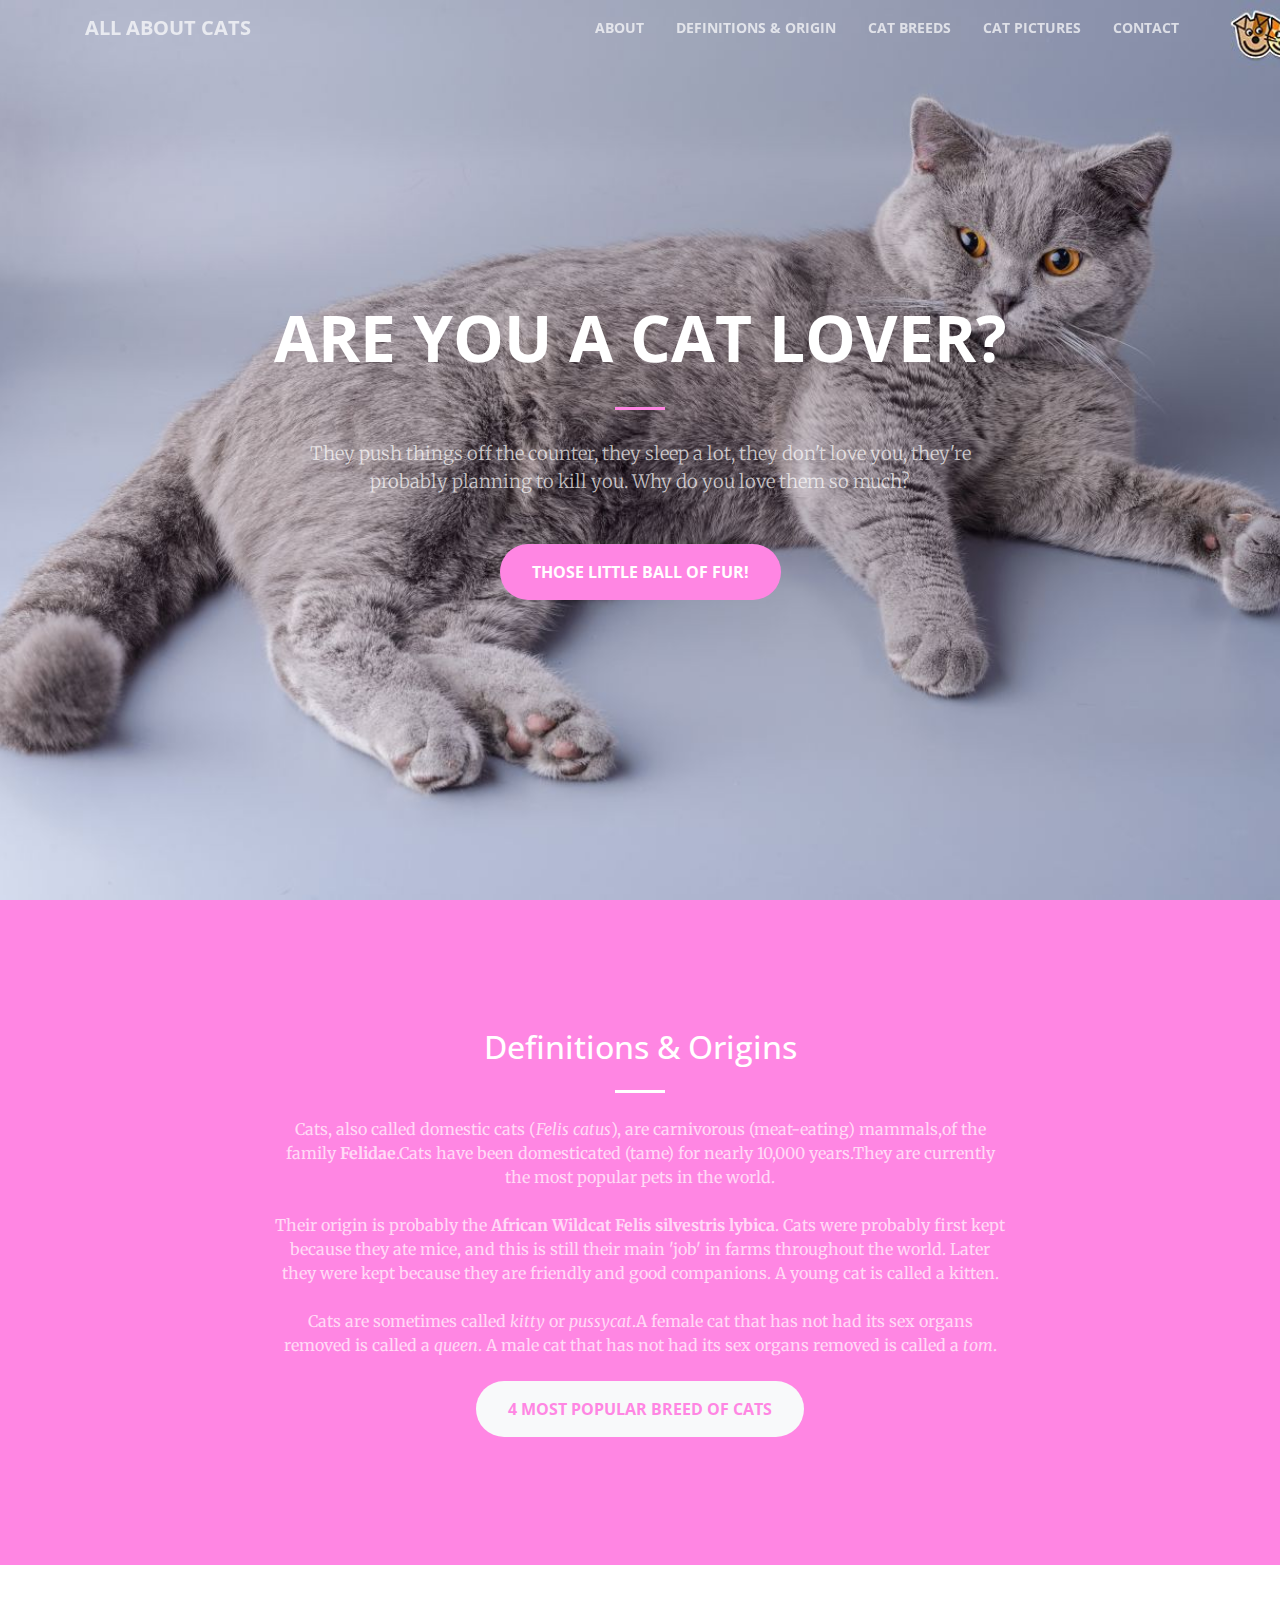
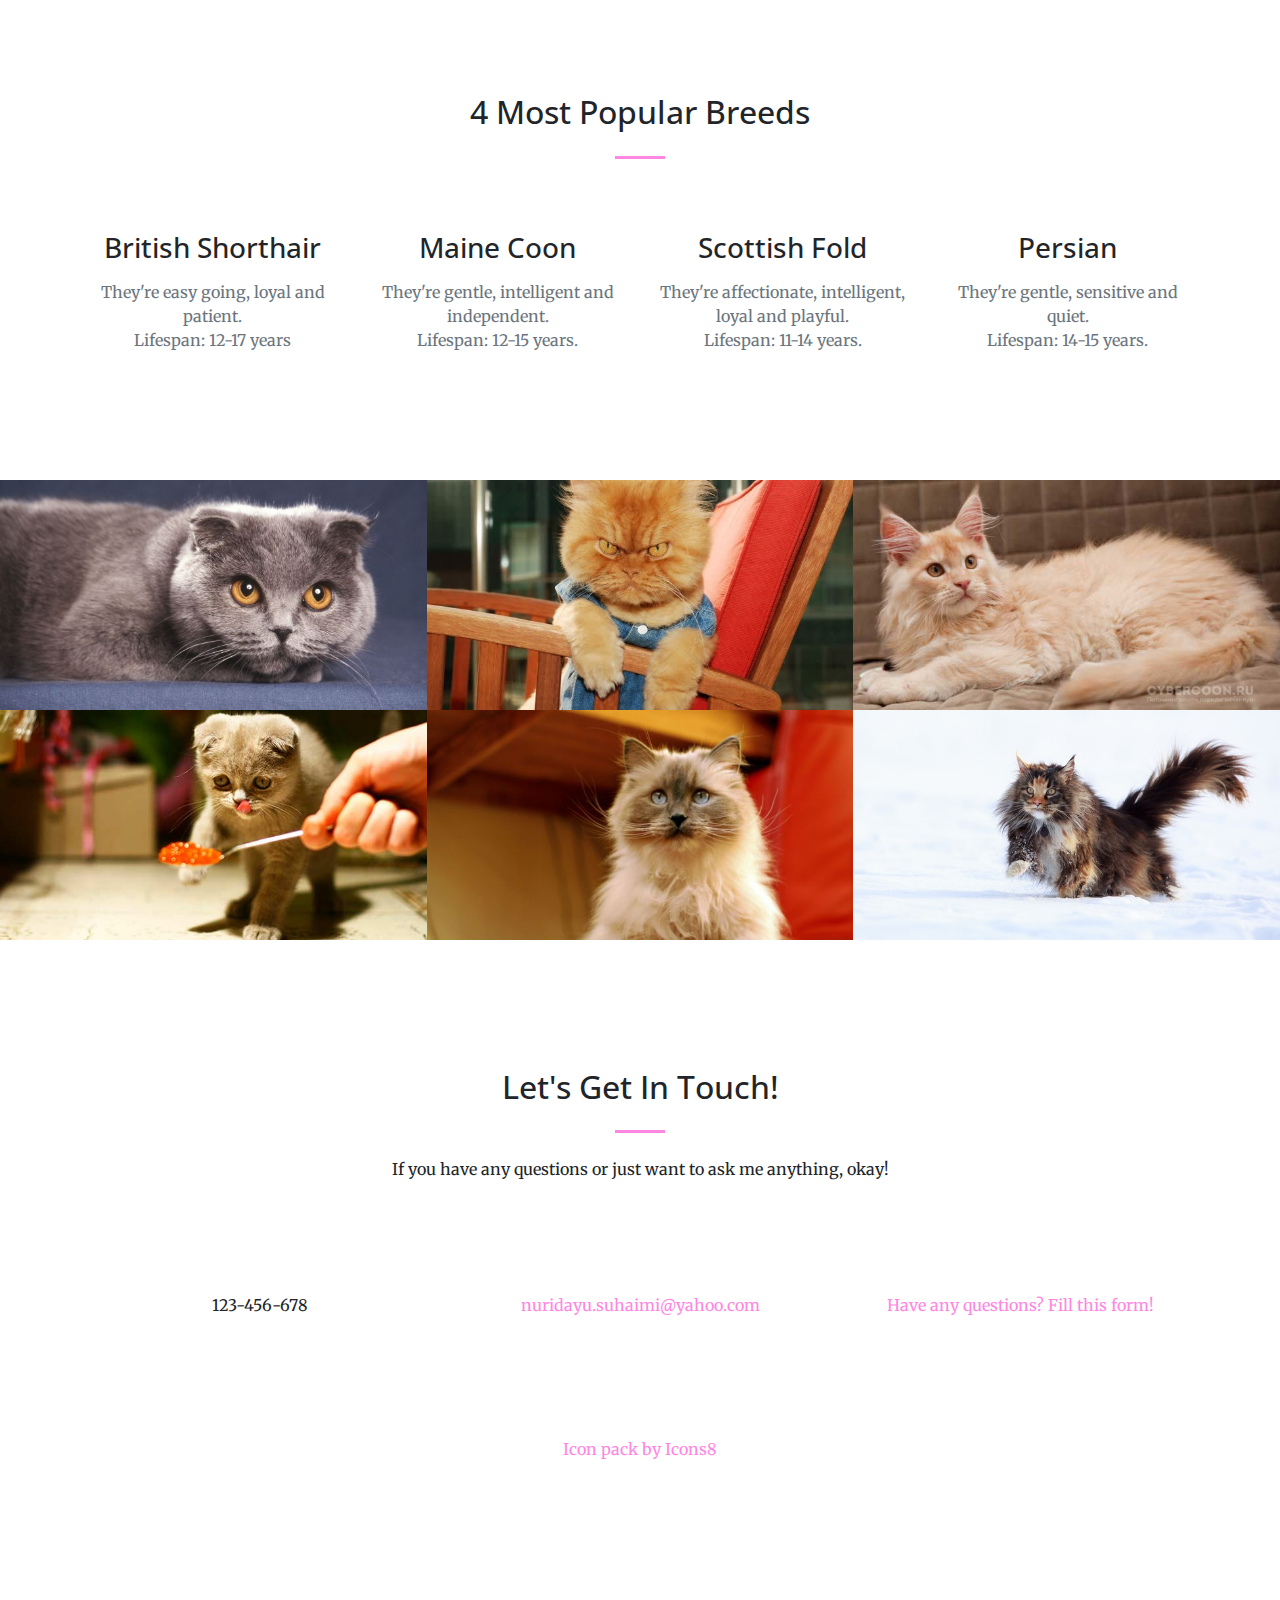
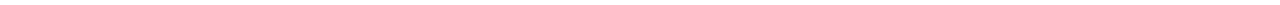
==== commit aa1994d7: "Update index.html" ====
--- a/index.html
+++ b/index.html
@@ -32,7 +32,7 @@
   <nav class="navbar navbar-expand-lg navbar-light fixed-top" id="mainNav">
     <div class="container">
 
-      <a class="navbar-brand js-scroll-trigger" href="index.html"><img src="https://png.icons8.com/dusk/50/000000/cat.png" height="42" width="42">All About Cats</a>
+      <a class="navbar-brand js-scroll-trigger" href="index.html">All About Cats</a>
       <button class="navbar-toggler navbar-toggler-right" type="button" data-toggle="collapse" data-target="#navbarResponsive" aria-controls="navbarResponsive" aria-expanded="false" aria-label="Toggle navigation">
           <span class="navbar-toggler-icon"></span>
         </button>
